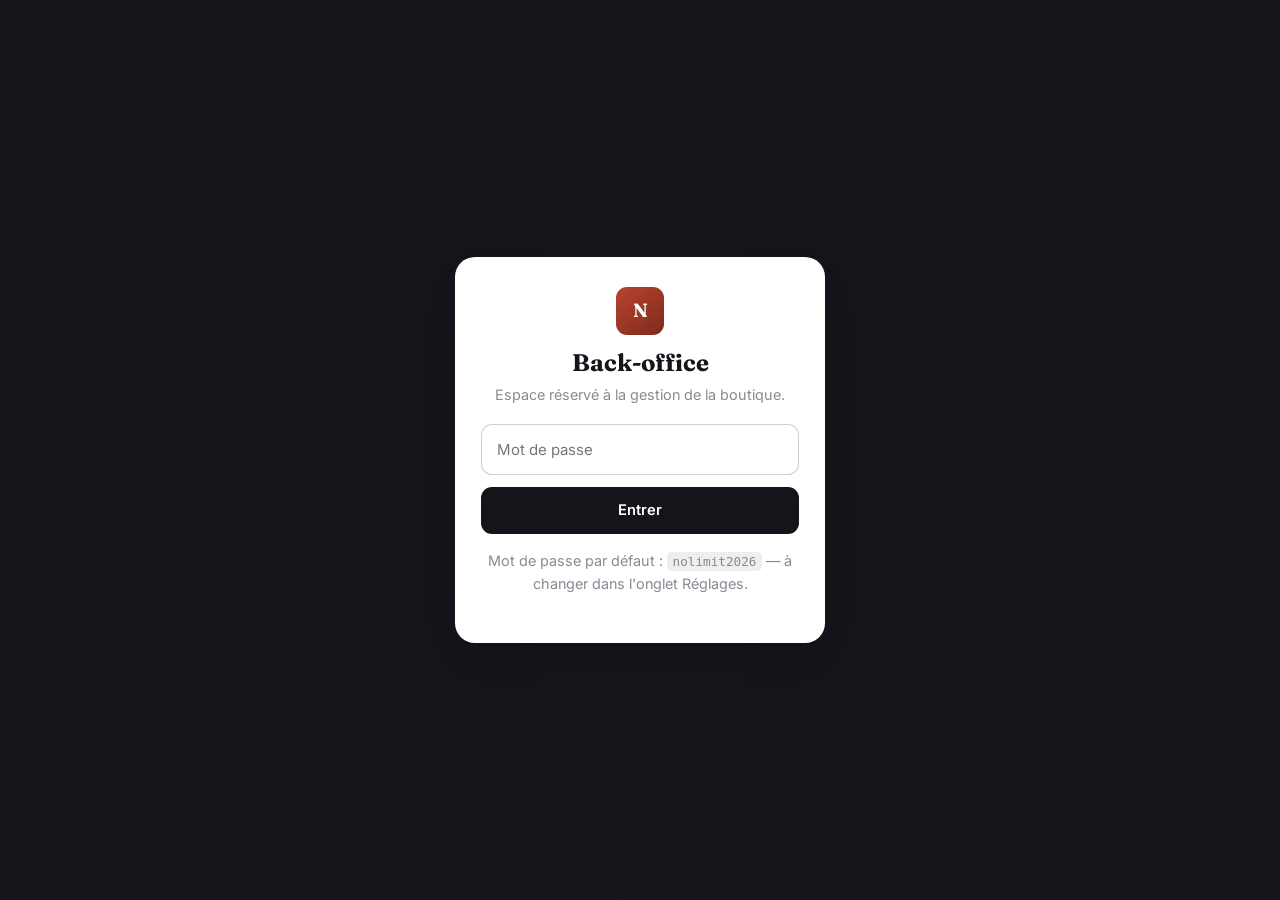
==== admin.html @ 3fc6d444 "Site initial Nolimit Shop + back-office Boutique de chemises et polos oversize au Sénégal : catalogu" ====
<!DOCTYPE html>
<html lang="fr">
<head>
<meta charset="utf-8">
<meta name="viewport" content="width=device-width, initial-scale=1">
<title>Back-office — Nolimit Shop</title>
<meta name="robots" content="noindex, nofollow">
<link rel="icon" href="assets/img/favicon.svg" type="image/svg+xml">
<link rel="preconnect" href="https://fonts.googleapis.com">
<link rel="preconnect" href="https://fonts.gstatic.com" crossorigin>
<link href="https://fonts.googleapis.com/css2?family=Fraunces:opsz,wght@9..144,700&family=Inter:wght@400;500;600;700&display=swap" rel="stylesheet">
<link rel="stylesheet" href="assets/css/admin.css">
</head>
<body>

<!-- ============================================================ CONNEXION -->
<div class="gate" id="gate">
  <form class="gate__box" id="gateForm">
    <span class="logo__mark">N</span>
    <h1>Back-office</h1>
    <p>Espace réservé à la gestion de la boutique.</p>
    <input type="password" id="gatePwd" placeholder="Mot de passe" autocomplete="current-password">
    <button class="btn btn--primary btn--full" type="submit">Entrer</button>
    <p class="gate__err" id="gateErr" hidden>Mot de passe incorrect.</p>
    <p class="gate__hint">Mot de passe par défaut : <code>nolimit2026</code> — à changer dans l'onglet Réglages.</p>
  </form>
</div>

<!-- ================================================================= APP -->
<div class="app" id="app" hidden>

  <aside class="side">
    <div class="side__top">
      <span class="logo__mark">N</span>
      <div>
        <b>Nolimit Shop</b>
        <i>Back-office</i>
      </div>
    </div>
    <nav class="side__nav" id="sideNav">
      <button class="tab is-on" data-tab="board"><span>📊</span> Tableau de bord</button>
      <button class="tab" data-tab="produits"><span>👕</span> Produits</button>
      <button class="tab" data-tab="categories"><span>🏷️</span> Catégories</button>
      <button class="tab" data-tab="livraison"><span>🚚</span> Livraison</button>
      <button class="tab" data-tab="boutique"><span>🏪</span> Boutique</button>
      <button class="tab" data-tab="faq"><span>❓</span> FAQ</button>
      <button class="tab tab--pub" data-tab="publier"><span>🚀</span> Publier</button>
    </nav>
    <div class="side__foot">
      <a href="index.html" target="_blank" rel="noopener">Voir la boutique ↗</a>
      <button id="btnLogout">Se déconnecter</button>
    </div>
  </aside>

  <main class="main">
    <header class="bar">
      <button class="burger" id="burger" aria-label="Menu"><span></span><span></span><span></span></button>
      <h1 id="pageTitre">Tableau de bord</h1>
      <div class="bar__act">
        <span class="dot" id="dirty" hidden>Modifications non publiées</span>
        <button class="btn btn--primary btn--sm" id="btnGoPub">Publier</button>
      </div>
    </header>

    <div class="page" id="page"></div>
  </main>
</div>

<!-- ================================================= MODALE FICHE PRODUIT -->
<div class="ovl" id="ovlEdit" hidden>
  <div class="sheet" role="dialog" aria-modal="true">
    <header class="sheet__hd">
      <h2 id="editTitre">Modifier l'article</h2>
      <button class="x" data-close aria-label="Fermer">&times;</button>
    </header>
    <div class="sheet__body" id="editBody"></div>
    <footer class="sheet__ft">
      <button class="btn btn--ghost" data-close>Annuler</button>
      <button class="btn btn--primary" id="btnSaveP">Enregistrer</button>
    </footer>
  </div>
</div>

<div class="toast" id="toast" role="status" aria-live="polite"></div>

<script src="assets/js/config.js"></script>
<script src="assets/js/admin.js"></script>
</body>
</html>
---- assets/css/admin.css ----
/* ==========================================================================
   NOLIMIT SHOP — back-office
   Interface de gestion : produits, prix, stock, photos, réglages.
   ========================================================================== */

:root{
  --bg:#f4f2ee; --panel:#fff; --side:#16141a; --side-2:#221f27;
  --ink:#16141a; --ink-2:#57525f; --ink-3:#8d8794;
  --line:rgba(22,20,26,.10); --line-2:rgba(22,20,26,.20);
  --accent:#b8442f; --ok:#16794a; --warn:#b8860b; --danger:#c02b2b;
  --r:14px; --shadow:0 16px 40px -22px rgba(0,0,0,.4);
  --ease:cubic-bezier(.22,1,.36,1);
}
*,*::before,*::after{ box-sizing:border-box; }
body{
  margin:0; background:var(--bg); color:var(--ink);
  font-family:"Inter",system-ui,-apple-system,sans-serif; font-size:15px; line-height:1.55;
  -webkit-font-smoothing:antialiased;
}
h1,h2,h3{ margin:0; line-height:1.2; }
p{ margin:0; }
img{ max-width:100%; display:block; }
a{ color:inherit; }
button,input,select,textarea{ font:inherit; color:inherit; }
button{ cursor:pointer; background:none; border:0; }
ul{ margin:0; padding:0; list-style:none; }
code{ background:rgba(22,20,26,.07); padding:2px 6px; border-radius:5px; font-size:.88em; }
:focus-visible{ outline:2px solid var(--accent); outline-offset:2px; border-radius:6px; }

.logo__mark{
  width:38px; height:38px; border-radius:11px; flex:none; display:grid; place-items:center;
  background:linear-gradient(140deg,#b8442f,#7d2a1c); color:#fff;
  font-family:"Fraunces",serif; font-weight:700; font-size:1.2rem;
}

/* -------------------------------------------------------------- BOUTONS */
.btn{
  display:inline-flex; align-items:center; justify-content:center; gap:8px;
  padding:11px 18px; border-radius:11px; font-weight:600; font-size:.92rem;
  border:1px solid transparent; transition:.2s var(--ease); white-space:nowrap;
}
.btn:active{ transform:scale(.97); }
.btn--primary{ background:var(--ink); color:#fff; }
.btn--primary:hover{ background:#000; }
.btn--ghost{ border-color:var(--line-2); }
.btn--ghost:hover{ background:var(--bg); }
.btn--danger{ color:var(--danger); border:1px solid rgba(192,43,43,.35); }
.btn--danger:hover{ background:rgba(192,43,43,.08); }
.btn--ok{ background:var(--ok); color:#fff; }
.btn--sm{ padding:8px 14px; font-size:.86rem; border-radius:9px; }
.btn--full{ width:100%; }
.btn[disabled]{ opacity:.45; pointer-events:none; }

/* ------------------------------------------------------------ CONNEXION */
.gate{ position:fixed; inset:0; display:grid; place-items:center; padding:20px; background:var(--side); z-index:50; }
.gate[hidden]{ display:none; }
.gate__box{ background:var(--panel); border-radius:20px; padding:30px 26px; width:100%; max-width:370px; text-align:center; box-shadow:var(--shadow); }
.gate__box .logo__mark{ margin:0 auto 14px; width:48px; height:48px; }
.gate__box h1{ font-family:"Fraunces",serif; font-size:1.5rem; margin-bottom:6px; }
.gate__box p{ color:var(--ink-3); font-size:.9rem; margin-bottom:18px; }
.gate__box input{ width:100%; padding:13px 15px; border-radius:11px; border:1px solid var(--line-2); margin-bottom:12px; outline:none; }
.gate__box input:focus{ border-color:var(--ink); }
.gate__err{ color:var(--danger); font-size:.86rem; margin-top:12px !important; }
.gate__hint{ font-size:.78rem; margin-top:16px !important; }

/* ----------------------------------------------------------- STRUCTURE */
.app{ display:flex; min-height:100vh; }
.app[hidden]{ display:none; }
.side{
  width:250px; flex:none; background:var(--side); color:#e9e4dc;
  display:flex; flex-direction:column; padding:18px 14px;
  position:sticky; top:0; height:100vh;
}
.side__top{ display:flex; align-items:center; gap:11px; padding:4px 8px 22px; }
.side__top b{ display:block; font-size:.95rem; }
.side__top i{ font-style:normal; font-size:.74rem; color:#9a9299; letter-spacing:.12em; text-transform:uppercase; }
.side__nav{ display:flex; flex-direction:column; gap:3px; }
.tab{
  display:flex; align-items:center; gap:11px; width:100%; text-align:left;
  padding:11px 13px; border-radius:10px; color:#c8c2bb; font-size:.92rem; font-weight:500; transition:.18s;
}
.tab span{ font-size:1.05rem; }
.tab:hover{ background:var(--side-2); color:#fff; }
.tab.is-on{ background:#fff; color:var(--ink); font-weight:600; }
.tab--pub{ margin-top:10px; border:1px dashed rgba(255,255,255,.2); }
.side__foot{ margin-top:auto; display:flex; flex-direction:column; gap:8px; padding:16px 10px 4px; border-top:1px solid rgba(255,255,255,.1); }
.side__foot a,.side__foot button{ color:#9a9299; font-size:.85rem; text-align:left; text-decoration:none; }
.side__foot a:hover,.side__foot button:hover{ color:#fff; }

.main{ flex:1; min-width:0; display:flex; flex-direction:column; }
.bar{
  position:sticky; top:0; z-index:20; background:rgba(244,242,238,.9); backdrop-filter:blur(10px);
  border-bottom:1px solid var(--line); padding:14px 22px;
  display:flex; align-items:center; gap:14px;
}
.bar h1{ font-family:"Fraunces",serif; font-size:1.25rem; margin-right:auto; }
.bar__act{ display:flex; align-items:center; gap:12px; }
.dot{ font-size:.78rem; color:var(--warn); font-weight:600; display:flex; align-items:center; gap:6px; }
.dot::before{ content:""; width:8px; height:8px; border-radius:50%; background:var(--warn); }
.page{ padding:22px; flex:1; }

.burger{ display:none; width:38px; height:38px; place-items:center; gap:4px; }
.burger span{ width:19px; height:2px; background:var(--ink); border-radius:2px; }
@media (max-width:860px){
  .side{ position:fixed; left:0; top:0; z-index:40; transform:translateX(-100%); transition:transform .3s var(--ease); }
  .side.is-open{ transform:none; box-shadow:var(--shadow); }
  .burger{ display:grid; }
  .page{ padding:16px; }
  .bar{ padding:12px 16px; }
}

/* ------------------------------------------------------------- PANNEAUX */
.card{ background:var(--panel); border:1px solid var(--line); border-radius:var(--r); padding:20px; margin-bottom:16px; }
.card h2{ font-family:"Fraunces",serif; font-size:1.15rem; margin-bottom:4px; }
.card__sub{ color:var(--ink-3); font-size:.86rem; margin-bottom:16px; }

.stats{ display:grid; gap:12px; grid-template-columns:repeat(auto-fit,minmax(150px,1fr)); margin-bottom:16px; }
.stat{ background:var(--panel); border:1px solid var(--line); border-radius:var(--r); padding:16px 18px; }
.stat b{ display:block; font-family:"Fraunces",serif; font-size:1.7rem; line-height:1.1; }
.stat span{ font-size:.8rem; color:var(--ink-3); }
.stat--warn b{ color:var(--warn); }
.stat--danger b{ color:var(--danger); }

.hint{ background:rgba(184,68,47,.07); border:1px solid rgba(184,68,47,.2); border-radius:12px; padding:14px 16px; font-size:.88rem; color:var(--ink-2); margin-bottom:16px; }
.hint b{ color:var(--ink); }
.hint ol,.hint ul{ margin:8px 0 0; padding-left:18px; list-style:decimal; }
.hint ul{ list-style:disc; }
.hint li{ margin-bottom:4px; }

/* ------------------------------------------------------------- PRODUITS */
.tools{ display:flex; flex-wrap:wrap; gap:10px; align-items:center; margin-bottom:16px; }
.tools input[type="search"]{ flex:1 1 200px; padding:10px 15px; border-radius:11px; border:1px solid var(--line-2); background:var(--panel); outline:none; }
.tools input:focus{ border-color:var(--ink); }

.plist{ display:flex; flex-direction:column; gap:10px; }
.prow{
  background:var(--panel); border:1px solid var(--line); border-radius:var(--r);
  padding:12px; display:flex; gap:13px; align-items:center;
}
.prow__img{ width:62px; height:62px; border-radius:10px; background:var(--bg); flex:none; overflow:hidden; display:grid; place-items:center; }
.prow__img img{ width:100%; height:100%; object-fit:contain; }
.prow__img i{ font-style:normal; color:var(--ink-3); font-size:1.3rem; font-family:"Fraunces",serif; }
.prow__in{ flex:1; min-width:0; }
.prow__nom{ font-weight:600; font-size:.96rem; }
.prow__meta{ font-size:.8rem; color:var(--ink-3); }
.prow__prix{ font-weight:700; white-space:nowrap; }
.prow__prix s{ display:block; font-weight:400; font-size:.78rem; color:var(--ink-3); }
.prow__act{ display:flex; gap:6px; align-items:center; }
.iconb{ width:34px; height:34px; border-radius:9px; display:grid; place-items:center; color:var(--ink-2); font-size:1rem; }
.iconb:hover{ background:var(--bg); color:var(--ink); }
.iconb--danger:hover{ background:rgba(192,43,43,.1); color:var(--danger); }
@media (max-width:620px){
  .prow{ flex-wrap:wrap; }
  .prow__prix{ order:3; }
  .prow__act{ margin-left:auto; }
}

.tag{ display:inline-block; padding:2px 9px; border-radius:999px; font-size:.72rem; font-weight:700; }
.tag--ok{ background:rgba(22,121,74,.12); color:var(--ok); }
.tag--off{ background:rgba(192,43,43,.1); color:var(--danger); }
.tag--promo{ background:rgba(184,68,47,.12); color:var(--accent); }

/* ------------------------------------------------------------ FORMULAIRE */
.f{ display:block; margin-bottom:14px; }
.f > span{ display:block; font-size:.8rem; font-weight:600; color:var(--ink-2); margin-bottom:5px; }
.f input,.f select,.f textarea{
  width:100%; padding:11px 14px; border-radius:11px; border:1px solid var(--line-2);
  background:var(--panel); outline:none; transition:border-color .2s;
}
.f input:focus,.f select:focus,.f textarea:focus{ border-color:var(--ink); }
.f textarea{ resize:vertical; min-height:74px; }
.f small{ display:block; color:var(--ink-3); font-size:.76rem; margin-top:5px; }
.f2{ display:grid; gap:0 14px; grid-template-columns:1fr 1fr; }
@media (max-width:560px){ .f2{ grid-template-columns:1fr; } }
.switch{ display:flex; align-items:center; gap:10px; padding:11px 14px; border:1px solid var(--line-2); border-radius:11px; background:var(--panel); margin-bottom:14px; cursor:pointer; }
.switch input{ width:18px; height:18px; accent-color:var(--ok); }
.switch span{ font-size:.9rem; font-weight:500; }

.rows{ display:flex; flex-direction:column; gap:10px; margin-bottom:14px; }
.row{ display:flex; gap:8px; align-items:flex-start; background:var(--panel); border:1px solid var(--line); border-radius:12px; padding:10px; }
.row .f{ margin:0; flex:1; }
.row__x{ width:34px; height:38px; border-radius:9px; color:var(--ink-3); flex:none; }
.row__x:hover{ background:rgba(192,43,43,.1); color:var(--danger); }

/* ---------------------------------------------------------------- PHOTOS */
.photos{ display:flex; flex-wrap:wrap; gap:10px; margin-bottom:8px; }
.photo{ width:96px; }
.photo__box{ width:96px; height:96px; border-radius:11px; border:1px solid var(--line-2); overflow:hidden; background:#fff; position:relative; }
.photo__box img{ width:100%; height:100%; object-fit:contain; }
.photo__x{ position:absolute; top:4px; right:4px; width:24px; height:24px; border-radius:50%; background:rgba(0,0,0,.6); color:#fff; font-size:.9rem; display:grid; place-items:center; }
.photo__n{ font-size:.68rem; color:var(--ink-3); word-break:break-all; margin-top:4px; }
.photo__new{ color:var(--ok); font-weight:700; }
.drop{
  width:96px; height:96px; border-radius:11px; border:2px dashed var(--line-2);
  display:grid; place-items:center; text-align:center; color:var(--ink-3); font-size:.75rem; padding:8px;
}
.drop:hover{ border-color:var(--ink); color:var(--ink); }

/* --------------------------------------------------------------- MODALE */
.ovl{ position:fixed; inset:0; z-index:60; background:rgba(22,20,26,.5); display:flex; align-items:flex-end; justify-content:center; }
.ovl[hidden]{ display:none; }
@media (min-width:700px){ .ovl{ align-items:center; padding:24px; } }
.sheet{
  background:var(--bg); width:100%; max-width:760px; max-height:94vh;
  border-radius:20px 20px 0 0; display:flex; flex-direction:column; box-shadow:var(--shadow);
  animation:up .3s var(--ease);
}
@media (min-width:700px){ .sheet{ border-radius:20px; } }
@keyframes up{ from{ transform:translateY(24px); opacity:0; } }
.sheet__hd{ display:flex; align-items:center; justify-content:space-between; padding:18px 20px; border-bottom:1px solid var(--line); }
.sheet__hd h2{ font-family:"Fraunces",serif; font-size:1.2rem; }
.sheet__body{ padding:20px; overflow-y:auto; flex:1; }
.sheet__ft{ padding:14px 20px; border-top:1px solid var(--line); display:flex; gap:10px; justify-content:flex-end; background:var(--panel); border-radius:0 0 20px 20px; }
.x{ width:36px; height:36px; border-radius:50%; font-size:1.5rem; color:var(--ink-2); background:var(--bg); }
.x:hover{ background:var(--line); }

/* ---------------------------------------------------------------- PUBLIER */
.code{
  background:var(--side); color:#d8d3cc; border-radius:12px; padding:16px;
  font-family:ui-monospace,SFMono-Regular,Menlo,monospace; font-size:.76rem; line-height:1.5;
  max-height:340px; overflow:auto; white-space:pre; margin-bottom:14px;
}
.steps{ counter-reset:s; }
.steps li{ counter-increment:s; position:relative; padding-left:34px; margin-bottom:12px; font-size:.9rem; color:var(--ink-2); }
.steps li::before{
  content:counter(s); position:absolute; left:0; top:0; width:24px; height:24px; border-radius:50%;
  background:var(--ink); color:#fff; display:grid; place-items:center; font-size:.76rem; font-weight:700;
}
.steps b{ color:var(--ink); }

/* ---------------------------------------------------------------- TOAST */
.toast{
  position:fixed; left:50%; bottom:22px; transform:translate(-50%,150%);
  background:var(--ink); color:#fff; padding:12px 20px; border-radius:999px;
  font-size:.88rem; z-index:90; transition:transform .3s var(--ease); box-shadow:var(--shadow);
  max-width:calc(100% - 30px); text-align:center;
}
.toast.is-on{ transform:translate(-50%,0); }
.toast--err{ background:var(--danger); }
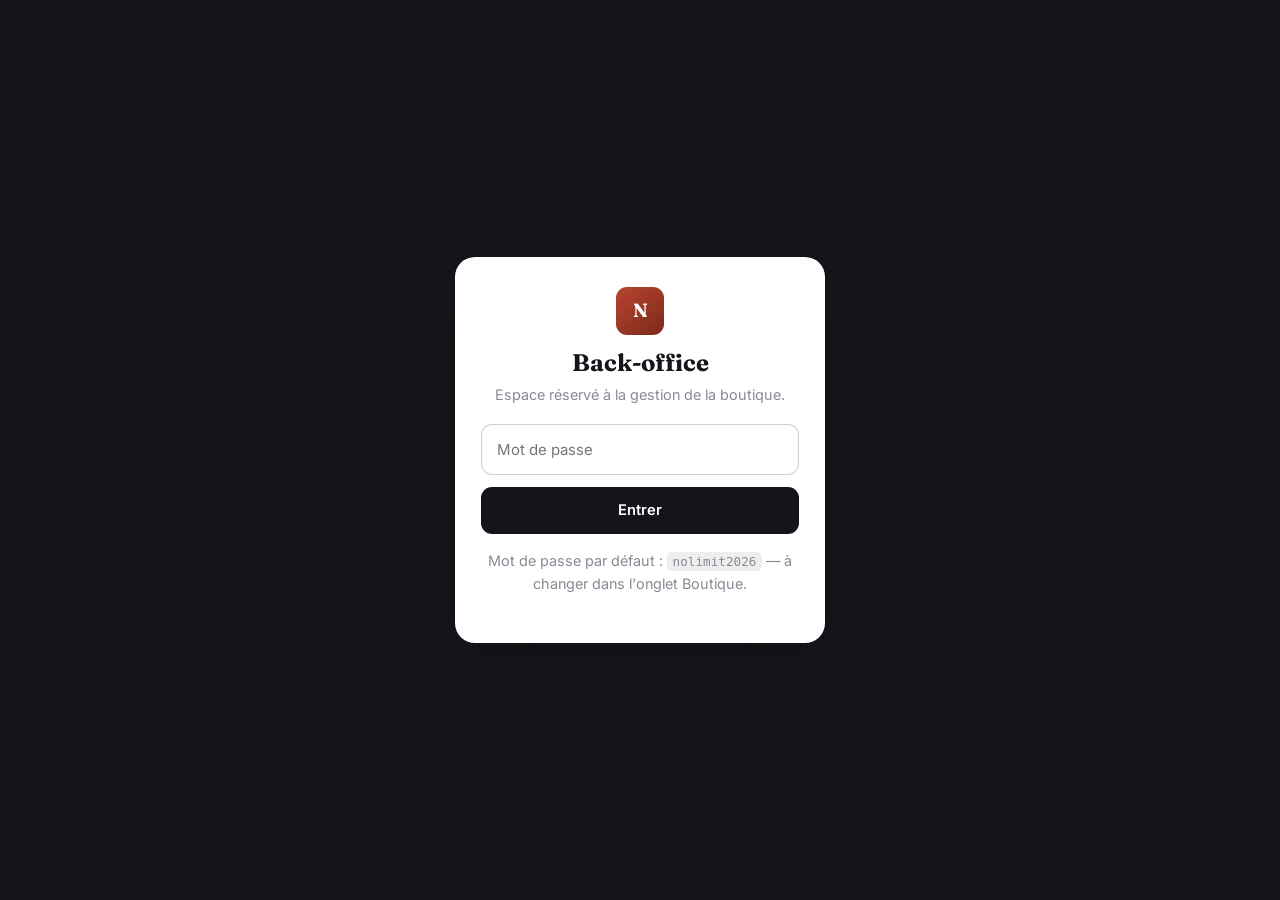
==== commit db023f45: "Back-office sur base de données : API D1 + upload photos R2 Le back-office écrivait dans config.js v" ====
--- a/admin.html
+++ b/admin.html
@@ -9,7 +9,7 @@
 <link rel="preconnect" href="https://fonts.googleapis.com">
 <link rel="preconnect" href="https://fonts.gstatic.com" crossorigin>
 <link href="https://fonts.googleapis.com/css2?family=Fraunces:opsz,wght@9..144,700&family=Inter:wght@400;500;600;700&display=swap" rel="stylesheet">
-<link rel="stylesheet" href="assets/css/admin.css">
+<link rel="stylesheet" href="assets/css/admin.css?v=202609071622">
 </head>
 <body>
 
@@ -22,7 +22,7 @@
     <input type="password" id="gatePwd" placeholder="Mot de passe" autocomplete="current-password">
     <button class="btn btn--primary btn--full" type="submit">Entrer</button>
     <p class="gate__err" id="gateErr" hidden>Mot de passe incorrect.</p>
-    <p class="gate__hint">Mot de passe par défaut : <code>nolimit2026</code> — à changer dans l'onglet Réglages.</p>
+    <p class="gate__hint">Mot de passe par défaut : <code>nolimit2026</code> — à changer dans l'onglet Boutique.</p>
   </form>
 </div>
 
@@ -41,10 +41,8 @@
       <button class="tab is-on" data-tab="board"><span>📊</span> Tableau de bord</button>
       <button class="tab" data-tab="produits"><span>👕</span> Produits</button>
       <button class="tab" data-tab="categories"><span>🏷️</span> Catégories</button>
-      <button class="tab" data-tab="livraison"><span>🚚</span> Livraison</button>
       <button class="tab" data-tab="boutique"><span>🏪</span> Boutique</button>
       <button class="tab" data-tab="faq"><span>❓</span> FAQ</button>
-      <button class="tab tab--pub" data-tab="publier"><span>🚀</span> Publier</button>
     </nav>
     <div class="side__foot">
       <a href="index.html" target="_blank" rel="noopener">Voir la boutique ↗</a>
@@ -57,8 +55,7 @@
       <button class="burger" id="burger" aria-label="Menu"><span></span><span></span><span></span></button>
       <h1 id="pageTitre">Tableau de bord</h1>
       <div class="bar__act">
-        <span class="dot" id="dirty" hidden>Modifications non publiées</span>
-        <button class="btn btn--primary btn--sm" id="btnGoPub">Publier</button>
+        <span class="dot" id="etat" hidden>Enregistrement…</span>
       </div>
     </header>
 
@@ -83,7 +80,6 @@
 
 <div class="toast" id="toast" role="status" aria-live="polite"></div>
 
-<script src="assets/js/config.js"></script>
-<script src="assets/js/admin.js"></script>
+<script src="assets/js/admin.js?v=202609071622"></script>
 </body>
 </html>
